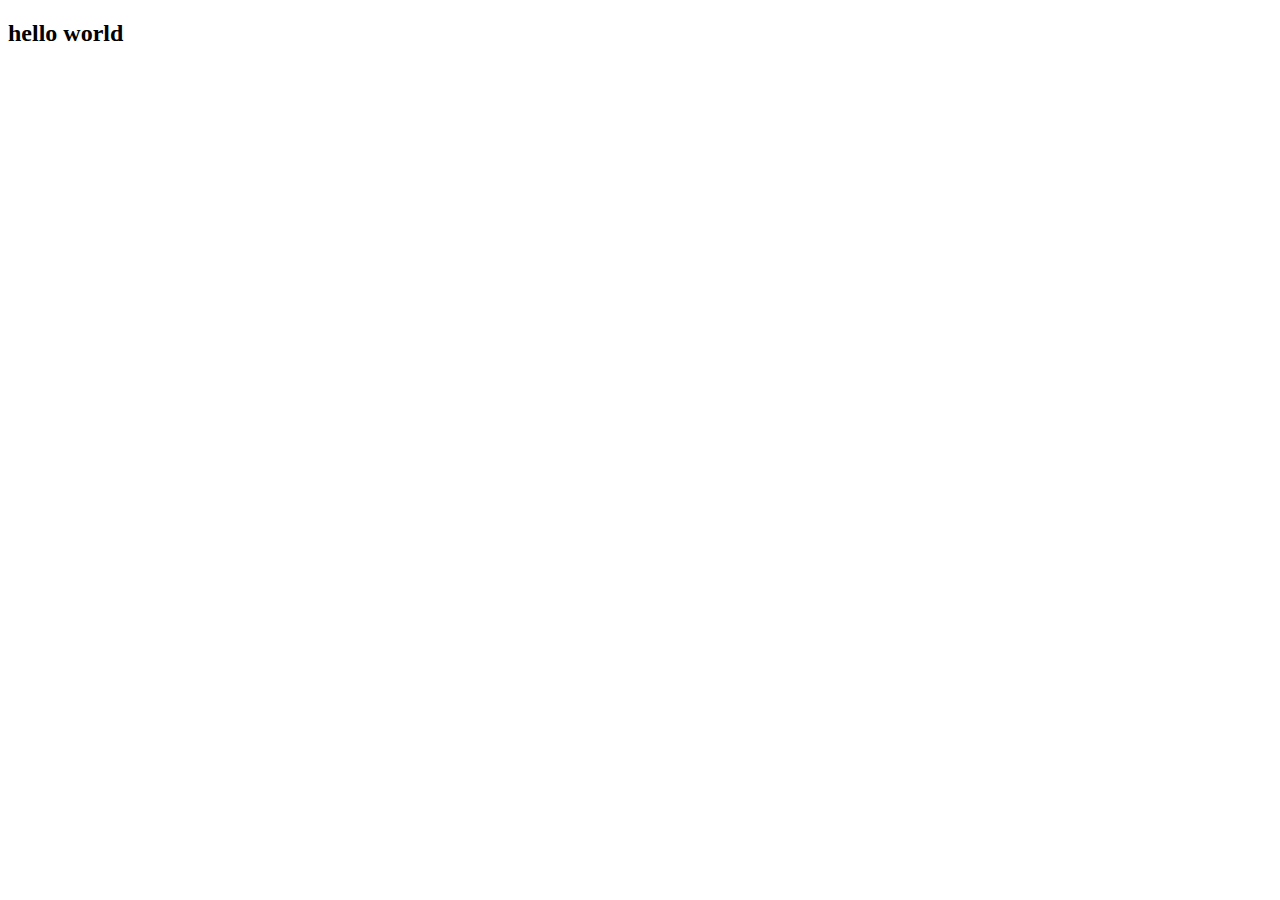
==== index.html @ 13de52b5 "modife" ====
<!DOCTYPE html>
<html lang="en">
<head>
    <meta charset="UTF-8">
    <meta http-equiv="X-UA-Compatible" content="IE=edge">
    <meta name="viewport" content="width=device-width, initial-scale=1.0">
    <title>Document</title>
</head>
<body>
     <h2>hello world </h2>
</body>
</html>
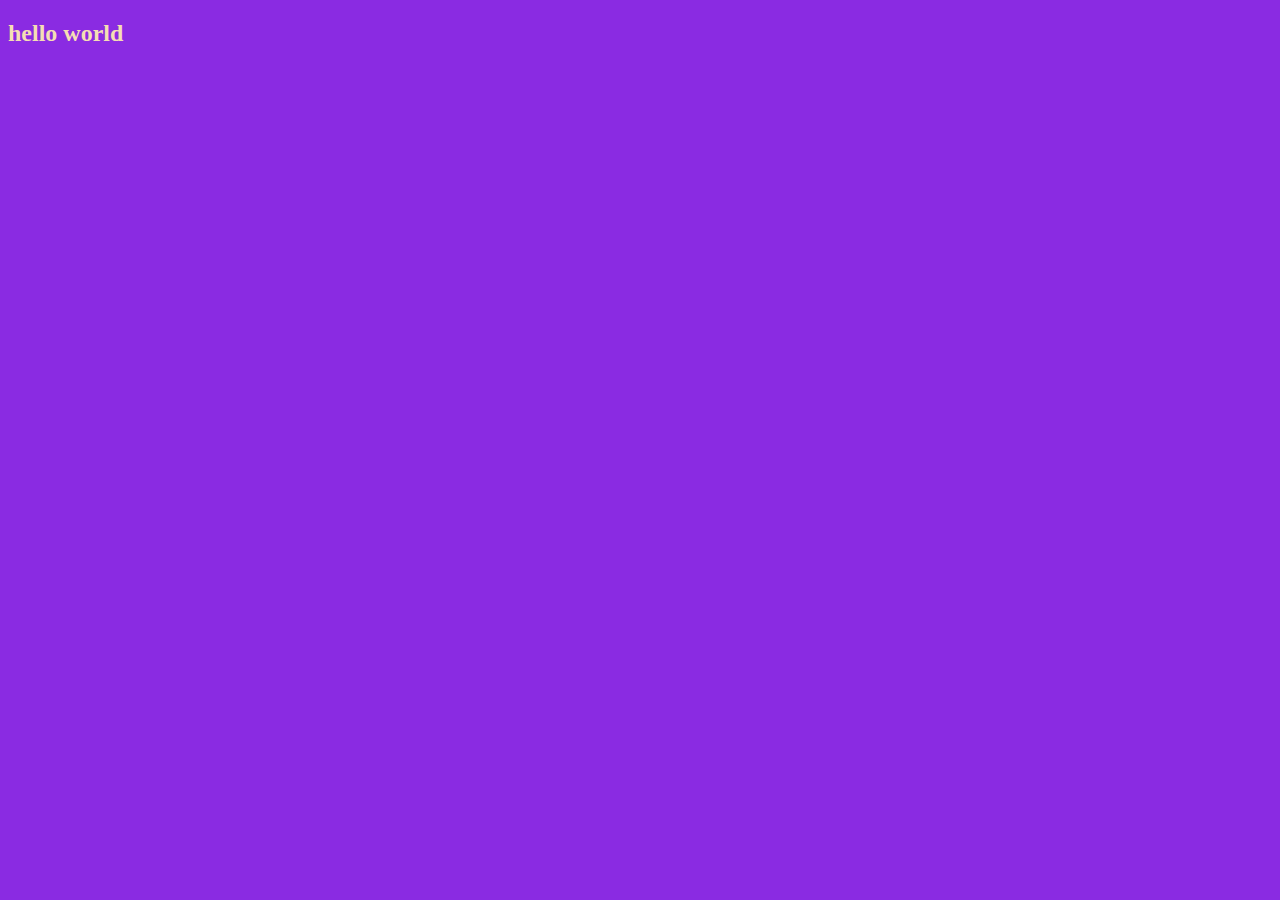
==== commit 0e245ac3: "modif css and html" ====
--- a/index.html
+++ b/index.html
@@ -4,6 +4,7 @@
     <meta charset="UTF-8">
     <meta http-equiv="X-UA-Compatible" content="IE=edge">
     <meta name="viewport" content="width=device-width, initial-scale=1.0">
+    <link rel="stylesheet" href="style.css">
     <title>Document</title>
 </head>
 <body>
--- a/style.css
+++ b/style.css
@@ -0,0 +1,6 @@
+body{
+    background-color: blueviolet;
+}
+h2{
+    color: wheat;
+}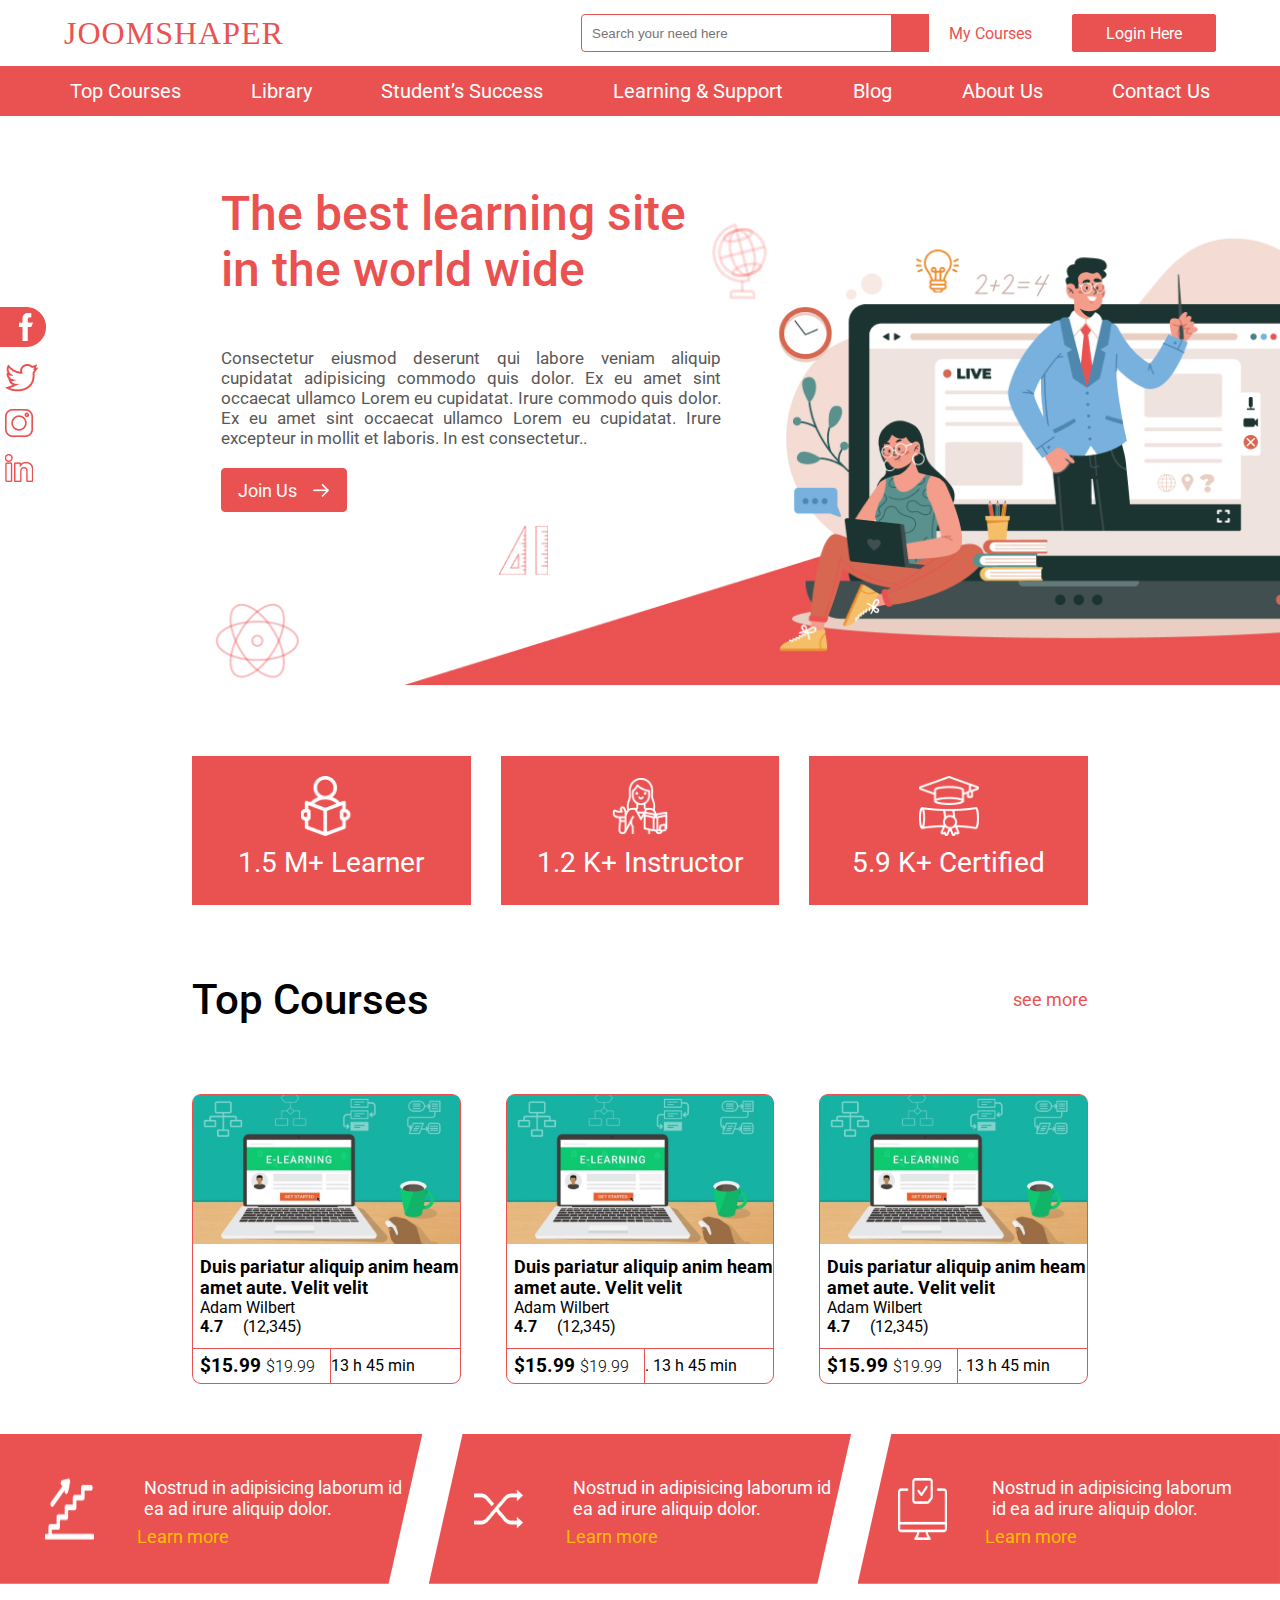
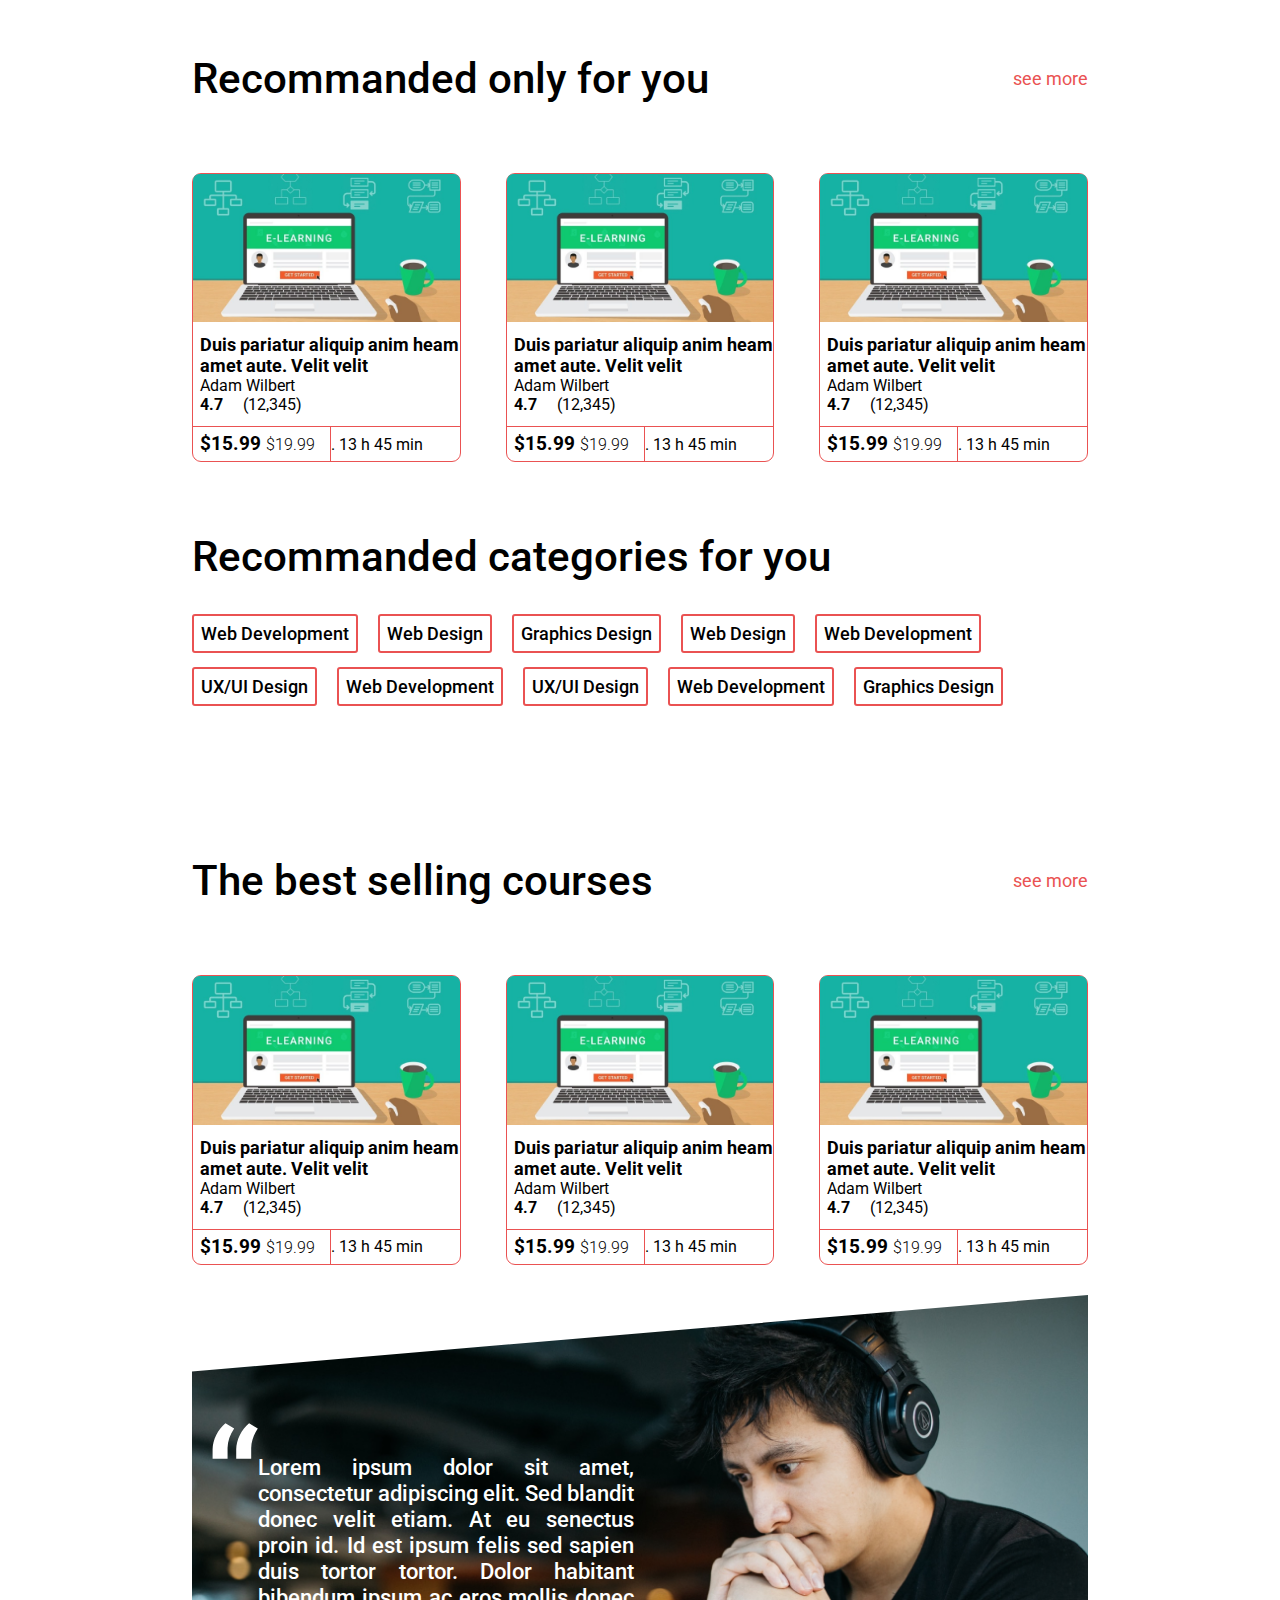
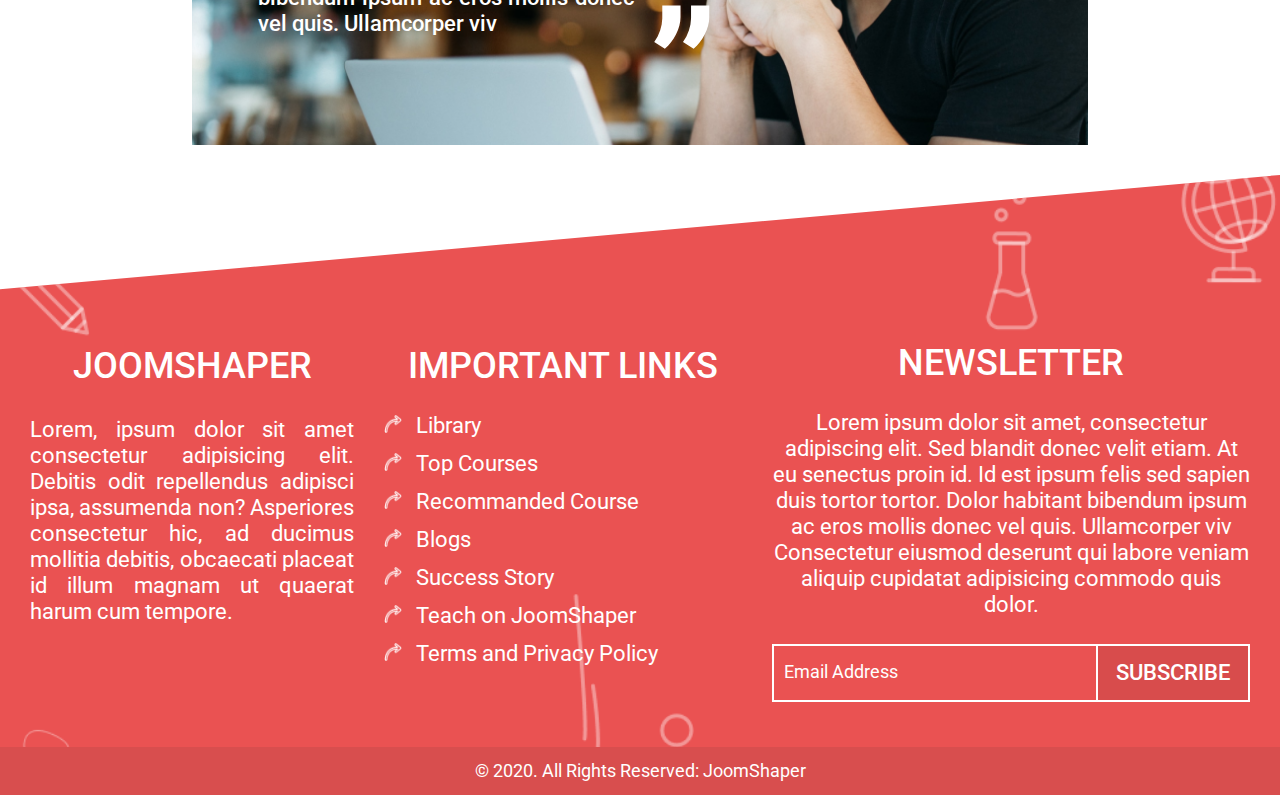
==== commit 84029bd8: "hello" ====
--- a/index.html
+++ b/index.html
@@ -4,10 +4,477 @@
     <meta charset="UTF-8">
     <meta http-equiv="X-UA-Compatible" content="IE=edge">
     <meta name="viewport" content="width=device-width, initial-scale=1.0">
-    <link rel="stylesheet" href="style.css">
-    <title>Document</title>
+    <script src="https://code.iconify.design/iconify-icon/1.0.1/iconify-icon.min.js"></script>
+    <link rel="stylesheet" href="/css/styl.css">
+    <link rel="stylesheet" href="/css/header-footer.css">
+    <title>joomshaper</title>
 </head>
 <body>
-     <h2>hello world </h2>
+    <header>
+        <div class="space-logo">
+            <a href="/index.html" class="logo">joomshaper</a>
+        </div>
+        <div class="search">
+            <input type="search" name="" id="" class="search_bar" placeholder="Search your need here">
+            <button class="button">
+                <iconify-icon icon="material-symbols:search-rounded" style="color: white;"></iconify-icon>
+            </button>
+        </div>
+        <div class="my_courses">
+            <a href="#" > My Courses   </a>
+            <div class="dropdwon-contener">
+                <div class=" dropdwon-liste">
+                    <a href="#">
+                        <div class="cours-progress">
+                            <div class="cours-img">
+                                <img src="/imgs/courseImage.png" alt="">
+                            </div>
+                            <div class="cours-detels">
+                                <h3>Duis pariatur aliquip anim heam amet aute. Velit velit</h3>
+                            <p> Adam Wilbert</p>
+                            <img src="/imgs/Rectangle 29.png" alt="">
+                            </div>
+                            
+                        </div>
+                    </a>
+                    <a href="#">
+                        <div class="cours-progress">
+                            <div class="cours-img">
+                                <img src="/imgs/courseImage.png" alt="">
+                            </div>
+                            <div class="cours-detels">
+                                <h3>Duis pariatur aliquip anim heam amet aute. Velit velit</h3>
+                            <p> Adam Wilbert</p>
+                            <img src="/imgs/Rectangle 29.png" alt="">
+                            </div>
+                            
+                        </div>
+                    </a>
+                    <a href="#">
+                        <div class="cours-progress">
+                            <div class="cours-img">
+                                <img src="/imgs/courseImage.png" alt="">
+                            </div>
+                            <div class="cours-detels">
+                                <h3>Duis pariatur aliquip anim heam amet aute. Velit velit</h3>
+                            <p> Adam Wilbert</p>
+                            <img src="/imgs/Rectangle 29.png" alt="">
+                            </div>
+                            
+                        </div>
+                    </a>
+                    <a href="#">
+                        <div class="cours-progress">
+                            <div class="cours-img">
+                                <img src="/imgs/courseImage.png" alt="">
+                            </div>
+                            <div class="cours-detels">
+                                <h3>Duis pariatur aliquip anim heam amet aute. Velit velit</h3>
+                            <p> Adam Wilbert</p>
+                            <img src="/imgs/Rectangle 29.png" alt="">
+                            </div>
+                            
+                        </div>
+                    </a>
+                    
+                    
+                </div>
+             </div>
+        </div>
+        <div class="paymet">
+            <a href="#">
+                <iconify-icon icon="ic:outline-shopping-cart" style="color: #EA5252;" width="32" height="22.5" class="card_icon"></iconify-icon>
+            </a>
+            <div class="cart">
+                <div class="add-to-cart">
+                    <a href="#">
+                        <div class="cours-price">
+                            <div class="cours-img">
+                                <img src="/imgs/courseImage.png" alt="">
+                            </div>
+                            <div class="cours-detels">
+                                <h3>Duis pariatur aliquip anim heam amet aute. Velit velit</h3>
+                                <p> Adam Wilbert</p>
+                                <h5>$ 15.99</h5>
+                            </div>
+                            
+                        </div>
+                    </a>
+                    <a href="#">
+                        <div class="cours-price">
+                            <div class="cours-img">
+                                <img src="/imgs/courseImage.png" alt="">
+                            </div>
+                            <div class="cours-detels">
+                                <h3>Duis pariatur aliquip anim heam amet aute. Velit velit</h3>
+                            <p> Adam Wilbert</p>
+                            <h5>$ 15.99</h5>
+                            </div>
+                            
+                        </div>
+                    </a>
+                    <a href="#">
+                        <div class="cours-price">
+                            <div class="cours-img">
+                                <img src="/imgs/courseImage.png" alt="">
+                            </div>
+                            <div class="cours-detels">
+                                <h3>Duis pariatur aliquip anim heam amet aute. Velit velit</h3>
+                            <p> Adam Wilbert</p>
+                            <h5>$ 15.99</h5>
+                            </div>
+                        </div>
+                    </a>
+                    <div class="total">
+                        <h2> Total : $47.97</h2>
+                        <a href="#">Go to Payment</a>
+                    </div>
+                    
+                </div>
+            </div> 
+        </div>
+        <a href="/login.html" class="log_in_button ">Login Here</a>
+        
+    </header>
+    <div class="nav_bar">
+        <ul>
+            <li><a href="topcourses.html">Top Courses</a></li>
+            <li><a href="#">Library</a></li>
+            <li><a href="studentsSuccess.html">Student’s Success</a></li>
+            <li><a href="#">Learning & Support</a></li>
+            <li><a href="blog.html">Blog</a></li>
+            <li><a href="#">About Us</a></li>
+            <li><a href="#">Contact Us</a></li>
+        </ul>
+    </div>
+    <div class="cover">
+        <div class="content">
+            <h1>The best learning site in the world wide</h1>
+            <p class="paragraf">
+                Consectetur eiusmod deserunt qui labore veniam aliquip cupidatat adipisicing commodo quis dolor.
+                 Ex eu amet sint occaecat ullamco Lorem eu cupidatat.
+                  Irure commodo quis dolor. Ex eu amet sint occaecat ullamco Lorem eu cupidatat.
+                   Irure excepteur in mollit et laboris.
+                   In est consectetur..
+            </p>
+            <button class="join-as">Join Us <img src="/icon/next1.png" alt=""></button>
+        </div>
+    </div>
+    <div class="social-media">
+        <a><img src="/icon/fb.png" alt=""class="fb"></a>             
+        <a><img src="/icon/twitter.png" alt="" class="twitter"></a>
+        <a><img src="/icon/instagram.png" alt=""class="instagram"></a>
+        <a><img src="/icon/linkedin.png" alt="" class="linkedin"></a>    
+    </div>
+    <div class="ourStatus">
+        <div class="learner">
+            <img src="/icon/learnerIcon.png" alt="">
+            <h3><span>1.5 M+ </span> Learner </h3>        
+        </div>
+        <div class="Instructor">
+            <img src="/icon/instructorIcon.png" alt="">
+            
+            <h3> <span>1.2 K+</span> Instructor </h3>           
+        </div>
+        <div class="Certified">
+            <img src="/icon/graduated.png" alt=""> 
+            <h3> <span>5.9 K+ </span>  Certified </h3>     
+        </div>
+    </div>    
+    <div class="header_top_courses">
+        <h1>Top Courses</h1>
+        <a href="#">see more</a>
+    </div>
+    <div class="top_courses">   
+        <div class="courses">
+            <img src="/imgs/courseImage.png" alt="" class="img_courses">
+            <img src="/imgs/preview.png" alt="" class="img-preview">
+            <h2>Duis pariatur aliquip anim heam amet aute. Velit velit</h2>
+            <p class="auotor-name">Adam Wilbert</p>
+            <div class="reting">
+                <h3>4.7 </h3>
+                <iconify-icon icon="material-symbols:star" style="color: #fdf901;"></iconify-icon>
+                <iconify-icon icon="material-symbols:star" style="color: #fdf901;"></iconify-icon>
+                <iconify-icon icon="material-symbols:star" style="color: #fdf901;"></iconify-icon>
+                <iconify-icon icon="material-symbols:star" style="color: #fdf901;"></iconify-icon>
+                <iconify-icon icon="material-symbols:star-half" style="color: #fdf901;"></iconify-icon>
+                <p>(12,345)</p>
+            </div>
+            <div class="praising">
+                <h3>$15.99   <span><s>   $19.99</s></span> </h3> <p>  13 h 45 min </p>
+            </div>
+            
+        </div>
+        <div class="courses">
+            <img src="/imgs/courseImage.png" alt=""  class="img_courses">
+            <img src="/imgs/preview.png" alt="" class="img-preview">
+            <h2>Duis pariatur aliquip anim heam amet aute. Velit velit</h2>
+            <p class="auotor-name">Adam Wilbert</p>
+            <div class="reting">
+                <h3 >4.7 </h3>
+                <iconify-icon icon="material-symbols:star" style="color: #fdf901;"></iconify-icon>
+                <iconify-icon icon="material-symbols:star" style="color: #fdf901;"></iconify-icon>
+                <iconify-icon icon="material-symbols:star" style="color: #fdf901;"></iconify-icon>
+                <iconify-icon icon="material-symbols:star" style="color: #fdf901;"></iconify-icon>
+                <iconify-icon icon="material-symbols:star-half" style="color: #fdf901;"></iconify-icon>
+                <p>(12,345)</p>
+        </div>
+            <div class="praising" >
+                <h3>$15.99   <span><s>$19.99</s></span> </h3> <p>. 13 h 45 min </p>
+            </div>
+            
+        </div>
+        <div class="courses">
+            <img src="/imgs/courseImage.png" alt=""  class="img_courses">
+            <img src="/imgs/preview.png" alt="" class="img-preview">
+            <h2>Duis pariatur aliquip anim heam amet aute. Velit velit</h2>
+            <p class="auotor-name">Adam Wilbert</p>
+            <div class="reting">
+                <h3>4.7</h3>
+                <iconify-icon icon="material-symbols:star" style="color: #fdf901;"></iconify-icon>
+                <iconify-icon icon="material-symbols:star" style="color: #fdf901;"></iconify-icon>
+                <iconify-icon icon="material-symbols:star" style="color: #fdf901;"></iconify-icon>
+                <iconify-icon icon="material-symbols:star" style="color: #fdf901;"></iconify-icon>
+                <iconify-icon icon="material-symbols:star-half" style="color: #fdf901;"></iconify-icon>
+                <p>(12,345)</p>
+            </div>
+            <div class="praising">
+                <h3>$15.99   <span> <s>$19.99</s></span> </h3> <p>. 13 h 45 min </p>
+            </div>
+            
+        </div>
+    </div>
+    <div class="Rectangle">
+        <div class="poligon1 general">
+            <img src="/icon/Group.png" alt="" class="poligon-img">
+            <div class="pol-contente"> 
+                <p>Nostrud in adipisicing laborum id
+                  ea ad irure aliquip dolor.
+                </p>
+                <a href="#">Learn more</a>
+            </div>
+
+        </div>
+        
+        <div class="poligon2 general">
+            <img src="/icon/shuffle.png" alt="" class="poligon-img">            
+            <div class="pol-contente"> 
+                <p>Nostrud in adipisicing laborum id
+                  ea ad irure aliquip dolor.
+                </p>
+                <a href="#">Learn more</a>
+            </div>
+            
+        </div>
+        <div class="poligon3 general">
+            <img src="/icon/desktop.png" alt="" class="poligon-img">
+            <div class="pol-contente"> 
+                <p>Nostrud in adipisicing laborum id
+                  ea ad irure aliquip dolor.
+                </p>
+                <a href="#">Learn more</a>
+            </div>
+           
+        </div>
+    </div>
+    <div class="recommandedCourses_headr">
+        <h1>Recommanded only for you</h1>
+        <a href="#">see more</a>
+    </div>
+    <div class="recommandedCourses">
+        <div class="courses">
+            <img src="/imgs/courseImage.png" alt="" class="img_courses">
+            <img src="/imgs/preview.png" alt="" class="img-preview">
+            <h2>Duis pariatur aliquip anim heam amet aute. Velit velit</h2>
+            <p class="auotor-name">Adam Wilbert</p>
+            <div class="reting">
+                <h3>4.7 </h3>
+                <iconify-icon icon="material-symbols:star" style="color: #fdf901;"></iconify-icon>
+                <iconify-icon icon="material-symbols:star" style="color: #fdf901;"></iconify-icon>
+                <iconify-icon icon="material-symbols:star" style="color: #fdf901;"></iconify-icon>
+                <iconify-icon icon="material-symbols:star" style="color: #fdf901;"></iconify-icon>
+                <iconify-icon icon="material-symbols:star-half" style="color: #fdf901;"></iconify-icon>
+                <p>(12,345)</p>
+            </div>
+            <div class="praising">
+                <h3>$15.99   <span><s>   $19.99</s></span> </h3> <p> . 13 h 45 min </p>
+            </div>
+        </div>
+        <div class="courses">
+            <img src="/imgs/courseImage.png" alt="" class="img_courses">
+            <img src="/imgs/preview.png" alt="" class="img-preview">
+            <h2>Duis pariatur aliquip anim heam amet aute. Velit velit</h2>
+            <p class="auotor-name">Adam Wilbert</p>
+            <div class="reting">
+                <h3>4.7 </h3>
+                <iconify-icon icon="material-symbols:star" style="color: #fdf901;"></iconify-icon>
+                <iconify-icon icon="material-symbols:star" style="color: #fdf901;"></iconify-icon>
+                <iconify-icon icon="material-symbols:star" style="color: #fdf901;"></iconify-icon>
+                <iconify-icon icon="material-symbols:star" style="color: #fdf901;"></iconify-icon>
+                <iconify-icon icon="material-symbols:star-half" style="color: #fdf901;"></iconify-icon>
+                <p>(12,345)</p>
+            </div>
+            <div class="praising">
+                <h3>$15.99   <span><s>   $19.99</s></span> </h3> <p> . 13 h 45 min </p>
+            </div>
+        </div>
+        <div class="courses">
+            <img src="/imgs/courseImage.png" alt="" class="img_courses">
+            <img src="/imgs/preview.png" alt="" class="img-preview">
+            <h2>Duis pariatur aliquip anim heam amet aute. Velit velit</h2>
+            <p class="auotor-name">Adam Wilbert</p>
+            <div class="reting">
+                <h3>4.7 </h3>
+                <iconify-icon icon="material-symbols:star" style="color: #fdf901;"></iconify-icon>
+                <iconify-icon icon="material-symbols:star" style="color: #fdf901;"></iconify-icon>
+                <iconify-icon icon="material-symbols:star" style="color: #fdf901;"></iconify-icon>
+                <iconify-icon icon="material-symbols:star" style="color: #fdf901;"></iconify-icon>
+                <iconify-icon icon="material-symbols:star-half" style="color: #fdf901;"></iconify-icon>
+                <p>(12,345)</p>
+            </div>
+            <div class="praising">
+                <h3>$15.99   <span><s>   $19.99</s></span> </h3> <p> . 13 h 45 min </p>
+            </div>
+        </div>
+            
+    </div>
+    <div class="Recommanded_categories_for_you">
+        <div class="headr_Recommanded_categories_for_you">
+            <h1>Recommanded categories for you</h1>
+        </div>
+        <div class="categories ">
+            <ul>
+                <li><a href="#">Web Development</a></li>
+                <li><a href="#">Web Design</a></li>
+                <li><a href="#">Graphics Design</a></li>
+                <li><a href="#">Web Design</a></li>
+                <li><a href="#">Web Development</a></li>
+                <li><a href="#">UX/UI Design</a></li>
+                <li><a href="#">Web Development</a></li>
+                <li><a href="#">UX/UI Design</a></li>
+                <li><a href="#">Web Development</a></li>
+                <li><a href="#">Graphics Design</a></li>
+            </ul>
+        </div>
+    </div>
+    <div class="theBestSellingCourses">
+        <div class="theBestSellingCourses_headr">
+            <h1>The best selling courses</h1>
+            <a href="#">see more</a>
+        </div>
+        <div class="BestSellingCourses">
+            <div class="courses">
+                <img src="/imgs/courseImage.png" alt="" class="img_courses">
+                <img src="/imgs/preview.png" alt="" class="img-preview">
+                <h2>Duis pariatur aliquip anim heam amet aute. Velit velit</h2>
+                <p class="auotor-name">Adam Wilbert</p>
+                <div class="reting">
+                    <h3>4.7 </h3>
+                    <iconify-icon icon="material-symbols:star" style="color: #fdf901;"></iconify-icon>
+                    <iconify-icon icon="material-symbols:star" style="color: #fdf901;"></iconify-icon>
+                    <iconify-icon icon="material-symbols:star" style="color: #fdf901;"></iconify-icon>
+                    <iconify-icon icon="material-symbols:star" style="color: #fdf901;"></iconify-icon>
+                    <iconify-icon icon="material-symbols:star-half" style="color: #fdf901;"></iconify-icon>
+                    <p>(12,345)</p>
+                </div>
+                <div class="praising">
+                    <h3>$15.99   <span><s>   $19.99</s></span> </h3> <p> . 13 h 45 min </p>
+                </div>
+            </div>
+            <div class="courses">
+                    <img src="/imgs/courseImage.png" alt="" class="img_courses">
+                    <img src="/imgs/preview.png" alt="" class="img-preview">
+                    <h2>Duis pariatur aliquip anim heam amet aute. Velit velit</h2>
+                    <p class="auotor-name">Adam Wilbert</p>
+                    <div class="reting">
+                        <h3>4.7 </h3>
+                        <iconify-icon icon="material-symbols:star" style="color: #fdf901;"></iconify-icon>
+                        <iconify-icon icon="material-symbols:star" style="color: #fdf901;"></iconify-icon>
+                        <iconify-icon icon="material-symbols:star" style="color: #fdf901;"></iconify-icon>
+                        <iconify-icon icon="material-symbols:star" style="color: #fdf901;"></iconify-icon>
+                        <iconify-icon icon="material-symbols:star-half" style="color: #fdf901;"></iconify-icon>
+                        <p>(12,345)</p>
+                    </div>
+                    <div class="praising">
+                        <h3>$15.99   <span><s>   $19.99</s></span> </h3> <p> . 13 h 45 min </p>
+                    </div>
+            </div>
+            <div class="courses">
+                        <img src="/imgs/courseImage.png" alt="" class="img_courses">
+                        <img src="/imgs/preview.png" alt="" class="img-preview">
+                        <h2>Duis pariatur aliquip anim heam amet aute. Velit velit</h2>
+                        <p class="auotor-name">Adam Wilbert</p>
+                        <div class="reting">
+                            <h3>4.7 </h3>
+                            <iconify-icon icon="material-symbols:star" style="color: #fdf901;"></iconify-icon>
+                            <iconify-icon icon="material-symbols:star" style="color: #fdf901;"></iconify-icon>
+                            <iconify-icon icon="material-symbols:star" style="color: #fdf901;"></iconify-icon>
+                            <iconify-icon icon="material-symbols:star" style="color: #fdf901;"></iconify-icon>
+                            <iconify-icon icon="material-symbols:star-half" style="color: #fdf901;"></iconify-icon>
+                            <p>(12,345)</p>
+                        </div>
+                        <div class="praising">
+                            <h3>$15.99   <span><s>   $19.99</s></span> </h3> <p> . 13 h 45 min </p>
+                        </div>
+            </div>               
+        </div>
+        
+
+    </div>
+<div class="comment">
+        <div class="qouts">
+            <img src="/icon/“ (1).svg" alt="" class="comment-img">
+        </div>
+        <div class="commentText">           
+            <p >
+                
+                Lorem ipsum dolor sit amet, consectetur adipiscing elit.
+                Sed blandit donec velit etiam. At eu senectus proin id.
+                Id est ipsum felis sed sapien duis tortor tortor.
+                Dolor habitant bibendum ipsum ac eros mollis donec vel quis.
+                Ullamcorper viv               
+            </p>
+        </div>
+        <div class="qouts1">
+            <img src="/icon/“.svg" alt="" class="comment-imgh">
+        </div>
+    </div>
+    <div class="footer">
+        <diV class="about">
+            <h3>JoomShaper</h3>
+            <p>Lorem, ipsum dolor sit amet consectetur adipisicing elit. Debitis odit repellendus adipisci ipsa, assumenda non? Asperiores consectetur hic, ad ducimus mollitia debitis, obcaecati placeat id illum magnam ut quaerat harum cum tempore.</p>
+        </diV>
+        <div class="Important_Links">
+            <h3> Important Links</h3>
+            <ul>
+                <li><img src="/icon/Vector.png" alt=""><a href="#">Library</a></li>
+                <li><img src="/icon/Vector.png" alt=""><a href="#">Top Courses</a></li>
+                <li><img src="/icon/Vector.png" alt=""><a href="#">Recommanded Course</a></li>
+                <li><img src="/icon/Vector.png" alt=""><a href="#">Blogs</a></li>
+                <li><img src="/icon/Vector.png" alt=""><a href="#">Success Story</a></li>
+                <li><img src="/icon/Vector.png" alt=""><a href="#">Teach on JoomShaper</a></li>
+                <li><img src="/icon/Vector.png" alt=""><a href="#">Terms and Privacy Policy</a></li>
+            </ul>
+        </div>
+        <div class="Newsletter">
+            <h3>Newsletter</h3>
+            <p>
+                Lorem ipsum dolor sit amet, consectetur adipiscing elit. Sed blandit donec velit etiam. At eu senectus proin id. Id est ipsum felis sed sapien duis tortor tortor. Dolor habitant bibendum ipsum ac eros mollis donec vel quis.
+                Ullamcorper viv Consectetur eiusmod deserunt qui labore veniam aliquip cupidatat adipisicing commodo quis dolor.
+            </p>
+            <div class="subscribe-spas">
+                <input type="email" name="email" id="" placeholder="Email Address" class="email">
+                <button type="submit" class="subscribe">subscribe</button>
+            </div>
+        </div>
+        
+        
+
+    </div>
+    <div class="CopyRight">
+        <p>© 2020. All Rights Reserved: JoomShaper</p>
+    </div>
+    
+    
 </body>
 </html>--- a/css/styl.css
+++ b/css/styl.css
@@ -0,0 +1,311 @@
+
+.cover{
+    margin-left: 40px;
+    margin-top: 70px;
+    background-image: url(/imgs/coverPhoto.jpg);
+    background-size: cover;
+    height: 500px;
+}
+.content{
+    width: 500px;
+    margin-left: 181px;
+}
+.cover h1{
+    font-family: 'Roboto';
+    font-style: normal;
+    font-weight: 500;
+    font-size: 48px;
+    line-height: 56px;
+    color: #EA5252;
+    padding-bottom: 50px;
+}
+.paragraf{
+    font-family: 'Roboto';
+    font-style: normal;
+    font-weight: 400;
+    font-size: 17px;
+    line-height: 20px;
+    text-align: justify;
+    color: #585858;
+}
+.join-as{
+    display: flex;
+    justify-content: center;
+    align-items: center;
+    gap: 15px;
+    cursor: pointer;
+    background-color: #EA5252;
+    color: #FFFFFF;
+    border: #EA5252 1px solid;
+    border-radius: 4px;
+    font-family: 'Roboto';
+    font-weight: 400;
+    font-size: 18px;
+    line-height: 21px;
+    width: 126px;
+    height: 44px;
+    margin-top: 20PX;
+}
+@media (max-width:1050px) {
+.cover{
+    margin-left: 30px;
+    margin-top: 70px;
+    background-image: url(/imgs/coverPhoto.jpg);
+    background-size: cover;
+    height: 500px;
+}
+.content{
+    width: 450px;
+    margin-left: 115px;
+}
+.cover h1{
+    font-weight: 500;
+    font-size: 38px;
+}
+.paragraf{
+    font-weight: 500;
+    font-size: 14px;
+}
+
+}
+
+.ourStatus div{
+    width: 33%;
+    background-color: #EA5252;
+    text-align: center;
+    padding-top: 20px;
+    padding-bottom: 20px;
+}
+
+@media (min-width:900px) and (max-width:1050px)  {
+    .ourStatus{
+        width: 100%;
+        gap: 30px;
+    } 
+    .ourStatus div{
+        width: 23%;
+        background-color: red !important;
+    }
+    .ourStatus div img{
+        height: 30px;
+        width: 30px;
+    }
+    .ourStatus div h3{
+        font-weight: 200;
+        font-size: 22px;
+        color: aqua;
+    }
+}
+.ourStatus{
+    display: flex;
+    align-content: center;
+    justify-content: space-between;
+    width: 70%;
+    gap: 30px;
+    margin: auto;
+    margin-top: 70px;
+}
+
+.ourStatus div img{
+    height: 60px;
+    width: 60px;
+}
+.ourStatus div h3{
+    color: #FFFFFF;
+    font-family: 'Roboto';
+    font-style: normal;
+    font-weight: 400;
+    font-size: 28px;
+    line-height: 45px;
+}
+.header_top_courses{
+    width: 70%;
+    margin: auto;
+    margin-top: 70px;
+    display: flex;
+    justify-content: space-between;
+    align-items: center;
+}
+.header_top_courses h1{
+    font-family: 'Roboto';
+    font-style: normal;
+    font-weight: 500;
+    font-size: 42px;
+    line-height: 49px;
+}
+.header_top_courses a{
+    text-decoration: none;
+    color: #EA5252;
+    font-family: 'Roboto';
+    font-style: normal;
+    font-weight: 400;
+    font-size: 18px;
+    line-height: 21px;
+    transition: 0.3s;
+}
+.header_top_courses a:hover{
+    transform: scale(1.2);
+}
+
+.top_courses{
+    display: flex;
+    justify-content: space-between;
+    width: 70%;
+    gap: 30px;
+    margin: auto;
+    margin-top: 70px;
+    
+}
+.recommandedCourses_headr{
+    width: 70%;
+    margin: auto;
+    margin-top: 70px;
+    display: flex;
+    justify-content: space-between;
+    align-items: center;
+}
+.recommandedCourses_headr h1{
+    font-family: 'Roboto';
+    font-style: normal;
+    font-weight: 500;
+    font-size: 42px;
+    line-height: 49px;
+}
+
+.recommandedCourses_headr a{
+    text-decoration: none;
+    color: #EA5252;
+    font-family: 'Roboto';
+    font-style: normal;
+    font-weight: 400;
+    font-size: 18px;
+    line-height: 21px;
+    transition: 0.3s;
+}
+.recommandedCourses_headr a:hover{
+    transform: scale(1.2);
+}
+.recommandedCourses {
+    width: 70%;
+    display: flex;
+    justify-content: space-between;
+    margin: auto;
+    margin-top: 70px;
+    
+}
+.Recommanded_categories_for_you{
+    width: 70%;
+    margin: auto;
+    margin-top: 70px;
+}
+.headr_Recommanded_categories_for_you h1 {
+    font-family: 'Roboto';
+    font-style: normal;
+    font-weight: 500;
+    font-size: 42px;
+    line-height: 49px;
+}
+.categories{
+    margin-top: 30px;
+    height: 175px;
+}
+.categories ul{
+    display: flex;
+    list-style: none;
+    gap: 20px;
+    flex-wrap: wrap;
+}
+.categories ul li{
+    margin-top: 12px;
+}
+.categories ul li a{
+    text-decoration: none;
+    color: black;
+    border: #EA5252 2px solid;
+    border-radius: 3px;
+    font-family: 'Roboto';
+    font-style: normal;
+    font-weight: 500;
+    font-size: 18px;
+    line-height: 21px;
+
+    padding: 7px;
+}
+.categories ul li a:hover{
+    background-color: #EA5252;
+    color: #FFFFFF;
+}
+.theBestSellingCourses_headr{
+    width: 70%;
+    margin: auto;
+    margin-top: 70px;
+    display: flex;
+    justify-content: space-between;
+    align-items: center;
+}
+.theBestSellingCourses_headr h1{
+    font-family: 'Roboto';
+    font-style: normal;
+    font-weight: 500;
+    font-size: 42px;
+    line-height: 49px;
+}
+
+.theBestSellingCourses_headr a{
+    text-decoration: none;
+    color: #EA5252;
+    font-family: 'Roboto';
+    font-style: normal;
+    font-weight: 400;
+    font-size: 18px;
+    line-height: 21px;
+    transition: 0.3s;
+}
+.theBestSellingCourses_headr a:hover{
+    transform: scale(1.2);
+}
+.BestSellingCourses{
+    display: flex;
+    justify-content: space-between;
+    width: 70%;
+    margin: auto;
+    margin-top: 70px;
+    gap: 30px;
+}
+.comment{
+    display: flex;
+    height: 450px;
+    width: 70%;
+    margin-left: 15%;
+    margin-top: 30px;
+    background: center;
+    background-image: url(/imgs/4-EeTnaC1S4.png);
+    background-size: cover;
+    clip-path: polygon(0% 17% , 100% 0 , 100% 100% , 0 100%);
+}
+.qouts{
+    padding-top: 128px;
+    margin-left: 20px;
+}
+.qouts1{
+    display: flex;
+    align-items: flex-end;
+    padding-left: 20px;
+    height: 360px;
+}
+.qouts1 img{
+    height: 56px;
+    width: 56px;
+}
+.commentText{
+    width: 42%;
+    /* padding-left: 60px; */
+    padding-top: 160px;
+    color: #FFFFFF;
+    font-family: 'Roboto';
+    font-style: normal;
+    font-weight: 500;
+    font-size: 22px;
+    line-height: 26px;
+    text-align: justify;
+}
--- a/css/header-footer.css
+++ b/css/header-footer.css
@@ -0,0 +1,678 @@
+@import url('https://fonts.googleapis.com/css2?family=Saira+Condensed:wght@100;200;300;400;500;600;700;800;900&display=swap');
+@import url('https://fonts.googleapis.com/css2?family=Roboto:wght@100;300;400;500;700;900&display=swap');
+*{
+    margin: 0;
+    padding: 0;
+    text-decoration: none;
+    list-style: none;
+    box-sizing: border-box;
+}
+body{
+    font-family: 'Roboto';
+}
+header{
+    display: flex;
+    align-items: center;
+    margin: auto;
+    gap: 20px;
+    width: 90%;
+    height: 66px;
+}
+.space-logo{
+    flex-grow: 4;
+}
+.logo{
+    text-decoration: none;
+    font-family: 'Saira ExtraCondensed';
+    font-style: normal;
+    font-weight: 300;
+    font-size: 32px;
+    line-height: 66px;
+    letter-spacing: 1px;
+    text-transform: uppercase;
+    color: #EA5252;
+}
+.search{
+    display: flex;
+    align-items: center;
+}
+.search_bar{
+    width: 314px;
+    height: 38px;
+    outline: none;
+    border: #EA5252 1px solid;
+    border-radius: 4px;
+    padding-left: 10px;
+}
+.button{
+    margin-left: -4px;
+    width: 38px;
+    height: 38px;
+    border: #EA5252 1px solid;
+    background-color: #EA5252;
+    cursor: pointer;
+}
+.my_courses{
+    font-family: 'Roboto';
+    height: 100%;
+}
+.my_courses a{
+    display: flex;
+    align-items: center;
+    color: #EA5252;
+    text-decoration: none;
+    height: 100%;
+}
+.my_courses:hover .dropdwon-contener{
+    display: block;
+    position: absolute;
+    margin-left: -150px;
+    z-index: 33;
+}
+.dropdwon-contener{
+    display: none;
+    /* margin-top: -14px; */
+}
+.dropdwon-liste{
+    display: flex;
+    flex-direction: column;
+    gap:  15px;
+    width: 350px;
+    /* height: 550px; */
+    background-color: transparent;
+    margin: auto;
+    align-items: center;
+    transition: 0.3s;
+}
+.dropdwon-liste a:hover{
+    transform: scale(1.07);
+}
+.cours-progress{
+    display: flex;
+    gap: 15px;
+    width: 300px;
+    height: 100px;
+    background: #FAFAFA;
+    border-radius: 6px;
+    padding: 10px;
+    box-shadow: 5px 5px 7px #afafaf;
+    
+}
+.cours-img{
+    width: 50%;
+}
+.cours-img img{
+    width: 100%;
+    
+}
+.cours-detels{
+    width: 50%;
+    
+}
+.cours-detels h3{
+    font-family: 'Roboto';
+    font-style: normal;
+    font-weight: 400;
+    font-size: 12px;
+    line-height: 14px;
+    text-align: justify;
+    color: black;
+}
+.cours-detels p{
+    font-family: 'Roboto';
+    font-style: normal;
+    font-weight: 300;
+    font-size: 11px;
+    line-height: 9px;
+    margin-top: 15px;
+    color: black;
+}
+.cours-detels img{
+    margin-top: 17px;
+}
+.paymet{
+    display: flex;
+    align-items: center;
+    height: 100%;
+    
+}
+.paymet:hover .cart{
+    display: block;
+
+    
+}
+.cart{
+    display: none;
+    margin-top: 596px;
+    position: absolute;
+    margin-left: -120px;
+}
+.add-to-cart{
+    width: 350px;
+    display: flex;
+    flex-direction: column;
+    align-items: center;
+    height: 550px;
+    background-color: rgb(252, 250, 250);
+    border-radius: 6px;
+    transition: 0.3s;
+}
+.add-to-cart a:hover{
+    transform: scale(1.03);
+}
+.cours-price{
+    display: flex;
+    gap: 15px;
+    margin-top: 18px;
+    width: 300px;
+    height: 105px;
+    background: #b8b8b83d;
+    border-radius: 6px;
+    padding: 10px;
+    box-shadow: 5px 5px 7px #afafaf;
+    
+}
+.cours-detels h5{
+    margin-top: 10px;
+    font-family: 'Roboto';
+    font-style: normal;
+    font-weight: 400;
+    font-size: 12px;
+    line-height: 14px;
+    text-align: justify;
+    color: #000000;
+}
+.total{
+    width: 90%;
+    margin-top: 18px;
+    padding: 15px;
+}
+.total h2{
+    font-family: 'Roboto';
+    font-style: normal;
+    font-weight: 500;
+    font-size: 16px;
+    line-height: 19px;
+    color: #000000;
+}
+.total a{
+    background: #EA5252;
+    border-radius: 5px;
+    text-decoration: none;
+    color: white;
+    width: 100%;
+    display: flex;
+    margin-top: 18px;
+    margin-bottom: 18px;
+    justify-content: center;
+    font-family: 'Roboto';
+    font-style: normal;
+    font-weight: 500;
+    font-size: 16px;
+    line-height: 19px;
+    padding:10px 0 10px 0;
+}
+.log_in_button {
+    display: flex;
+    justify-content: center;
+    align-items: center;
+    background-color: #EA5252;
+    border: 1px #EA5252 solid;
+    color: white;
+    cursor: pointer;
+    width: 144px;
+    height: 38px; 
+    border-radius: 2px;
+    
+}
+
+.nav_bar ul{
+    background-color: #EA5252;
+    display: flex;
+    height: 50px;
+    align-items: center;    
+    justify-content: space-evenly;
+}
+.nav_bar ul li {
+    height: 100%;
+    
+}
+.nav_bar ul li a {
+    display: flex;
+    align-items: center;
+    justify-content: center;
+    height: 100%;
+    font-family: 'Roboto';
+    font-style: normal;
+    font-weight: 400;
+    font-size: 20px;
+    line-height: 23px;
+    color: #FFFFFF;   
+    
+}
+
+
+
+/* social media style  start*/
+.social-media{
+    display: flex;
+    flex-direction: column;
+    position:fixed;
+    z-index: 99;
+    top: 294px;
+    height: 202px;
+    margin-left: -27px;
+}
+.social-media .fb {
+    cursor: pointer;
+    margin-left: -33px;
+    padding-top: 13px;
+    transition: 0.3s;
+}
+.social-media .fb:hover{
+    /* transform: scale(1.2); */
+    padding-left: 28px;
+}
+.twitter{
+    cursor: pointer;
+    padding-left: 32px;
+    padding-top: 13px;
+    transition: 0.3s;
+}
+.twitter:hover{
+    padding-left: 62px;
+}
+.instagram{
+    cursor: pointer;
+    padding-left: 32px;
+    padding-top: 13px;
+    transition: 0.3s;
+}
+.instagram:hover{
+
+    padding-left: 62px;
+}
+.linkedin{
+    cursor: pointer;
+    padding-left: 32px;
+    padding-top: 13px;
+    transition: 0.3s;
+}
+.linkedin:hover{
+
+    padding-left: 62px;
+    
+}
+/* social media style  end*/
+
+
+/* Rectangle style start */
+.Rectangle{
+    display: flex;
+    justify-content: space-between;
+    margin-top: 50px;
+}
+.general{
+    display: flex;
+    width: 33%;
+    height: 150px;
+    background-color: #EA5252 ;
+    flex-wrap: wrap;
+}
+.poligon-img{
+    height: 62px;
+    width: 62px;
+    margin: auto;
+    padding-left: 13px;
+}
+.pol-contente{
+    display: flex;
+    flex-direction: column;
+    justify-content: center;
+    padding: 10px;
+    width: 70%;
+}
+.general a{
+    text-decoration: none;
+    color: #FDBF00;
+    font-family: 'Roboto';
+    font-style: normal;
+    font-weight: 400;
+    font-size: 18px;
+    line-height: 21px;
+}
+.general p {
+    color: #FFFFFF;
+    font-family: 'Roboto';
+    font-style: normal;
+    font-weight: 400;
+    font-size: 18px;
+    line-height: 21px;
+    padding: 7px;
+}
+.poligon1{ 
+    clip-path: polygon(0 0, 100% 0, 92% 100%, 0% 100%);
+    
+}
+
+.poligon2{
+    clip-path: polygon(8% 0 , 100% 0 , 92% 100% , 0 100%);
+    margin-left: -30px;
+}
+.poligon3{
+    clip-path: polygon(8% 0 , 100% 0 , 100% 100% , 0 100%);
+    margin-left: -30px;
+    padding-right: 30px;
+}
+/* Rectangle style end */
+
+/* cours style start  */
+.img-preview{
+    display: none;
+}
+.courses{
+    display: flex;
+    flex-direction: column;
+    width:30%;
+    transition: 0.3s;
+    border-radius: 9px;
+    border: #EA5252 1px solid;
+
+}
+.courses:hover{
+    transform: scale(1.09);
+    cursor: pointer;
+}
+.courses:hover .img-preview{
+    display: block;
+    position: absolute;
+    top: 0;
+    z-index: 33;
+}
+.img_courses , .img-preview{
+    width: 100%;
+}
+.courses h2 {
+    font-family: 'Roboto';
+    font-style: normal;
+    font-weight: 700;
+    font-size: 18px;
+    line-height: 21px;
+    padding-top: 12px;
+    padding-left: 7px;
+
+}
+.auotor-name{
+    padding-left: 7px;
+}
+.reting p{
+    padding-bottom: 12px;
+
+}
+.reting{
+    display: flex;
+}
+.reting h3{
+    font-family: 'Roboto';
+    font-style: normal;
+    font-weight: 700;
+    font-size: 16px;
+    display: inline-block;
+    padding-right: 7px;
+    padding-left: 7px;
+}
+
+.reting p {
+    display: inline-block;
+    padding-left: 13px;
+}
+
+.praising{
+    display: flex;
+    align-items: center;
+    text-align: center;
+    justify-content: space-between;
+    height: 35px;
+    padding-left: 7px;
+    border-top: #EA5252 1px solid;
+}
+.praising h3 span{
+    font-size: 16px;
+    font-weight: 300;
+}
+.praising p {
+    width: 50%;
+    height: 100%;
+    display: flex;
+    align-items: center;
+    border-left: #EA5252 1px solid;
+}
+/* cours style end  */
+
+/* footer style */
+.footer{
+    margin-top: 30px;
+    background-color: #EA5252;
+    text-align: center;
+    clip-path: polygon(0 20% , 100% 0 , 100% 100% , 0 100%);
+    display: flex;   
+    background-image: url(/imgs/bgStyle.png);
+    background-size: cover;
+    background-position: right;
+    background-repeat: no-repeat;
+}
+.about{
+    width: 30%;
+    color: #FFFFFF;
+}
+.about h3{
+    font-family: 'Roboto';
+    font-style: normal;
+    font-weight: 500;
+    font-size: 36px;
+    line-height: 42px;
+    text-transform: uppercase;
+    color: #FFFFFF;
+    margin-top: 170px;
+}
+.about p{
+    padding: 30px;
+    font-family: 'Roboto';
+    font-style: normal;
+    font-weight: 400;
+    font-size: 22px;
+    line-height: 26px;
+    text-align: justify;
+}
+.Important_Links{
+    width: 28%;
+    
+    color: #FFFFFF;    
+}
+.Important_Links h3{
+    font-family: 'Roboto';
+    font-style: normal;
+    font-weight: 500;
+    font-size: 36px;
+    line-height: 42px;
+    text-transform: uppercase;
+    margin-top: 170px;
+}
+.Important_Links ul {
+    display: flex;
+    flex-direction: column;
+    gap: 12px;
+    margin-top: 26px;
+}
+.Important_Links img{
+    width: 18px;
+    height: 18px;
+    margin-right: 14px;
+}
+.Important_Links ul li{
+    text-align: justify;
+}
+.Important_Links ul li a{
+    font-family: 'Roboto';
+    font-style: normal;
+    font-weight: 400;
+    font-size: 22px;
+    line-height: 26px;
+    text-align: justify;
+    color: #FFFFFF;
+}
+.Newsletter{
+    width: 42%;
+    margin-top: 37px;
+    color: #FFFFFF;
+    text-align: justify;
+    padding: 0 30px 30px 30px ;
+}
+
+.Newsletter h3{
+    font-family: 'Roboto';
+    font-style: normal;
+    text-align: center;
+    font-weight: 500;
+    font-size: 36px;
+    line-height: 42px;
+    text-transform: uppercase;
+    color: #FFFFFF;
+    margin-top: 130px;
+    
+}
+.Newsletter p{
+    font-family: 'Roboto';
+    font-style: normal;
+    font-weight: 400;
+    font-size: 22px;
+    line-height: 26px;
+    text-align: center;
+    color: #FFFFFF;
+    margin-top: 26px;
+}
+.subscribe-spas{
+    display: flex;
+    border: 2px solid #FFFFFF;
+    margin-top: 26px;
+    margin-bottom: 15px;
+}
+.email{
+    background: #D84C4C;   
+    font-family: 'Roboto';
+    font-style: normal;
+    outline: none;
+    border-style: none;
+    background-color: transparent;
+    padding-left: 10px;
+    font-weight: 400;
+    font-size: 18px;
+    line-height: 21px;
+    height: 52px;
+    width: 370px;
+    color: #FFFFFF;
+}
+.email::placeholder{
+    color: white;
+}
+
+@media (max-width:1050px) {
+header{
+    gap: 10px;
+}
+.logo{
+    font-size: 22px;
+}
+.search_bar{
+    width: 214px;
+}
+.log_in_button {
+    width: 100px;
+}
+.nav_bar ul li a {
+    font-weight: 400;
+    font-size: 15px;   
+}
+.about{
+    width: 26%;
+}
+.about h3{
+    font-family: 'Roboto';
+    font-style: normal;
+    font-weight: 500;
+    font-size: 28px;
+    line-height: 42px;
+    text-transform: uppercase;
+    color: #FFFFFF;
+    margin-top: 170px;
+}
+.about p{
+    font-size: 17px;
+}
+.Important_Links{
+    width: 28%;
+    
+    color: #FFFFFF;    
+}
+.Important_Links h3{
+    font-weight: 500;
+    font-size: 28px;
+}
+
+
+.Important_Links ul li a{
+    font-weight: 400;
+    font-size: 17px;
+}
+.Newsletter{
+    width: 42%;
+}
+
+.Newsletter h3{
+    font-weight: 500;
+}
+.Newsletter p{
+    font-size: 16px;
+}
+.email{
+    font-size: 18px;
+    width: 270px;
+}
+.subscribe{
+    font-weight: 300;
+    font-size: 16px;
+    padding: 10px 10px;
+}
+}
+.subscribe{
+    cursor: pointer;
+    font-family: 'Roboto';
+    font-style: normal;
+    font-weight: 500;
+    font-size: 22px;
+    line-height: 26px;  
+    text-align: center;
+    text-transform: uppercase;
+    color: #FFFFFF;
+    background: #D84C4C;
+    border-style: none;
+    padding: 14px 18px;
+    border-left: 2px solid #FFFFFF;
+}
+.CopyRight{
+    background: #D84C4C;
+    opacity: 0.99;
+    display: flex;
+    justify-content: center;
+    align-items: center;
+    height: 48px;
+
+}
+.CopyRight p{
+    font-family: 'Roboto';
+    font-style: normal;
+    font-weight: 400;
+    font-size: 18px;
+    line-height: 21px;
+    color: #FFFFFF;
+}